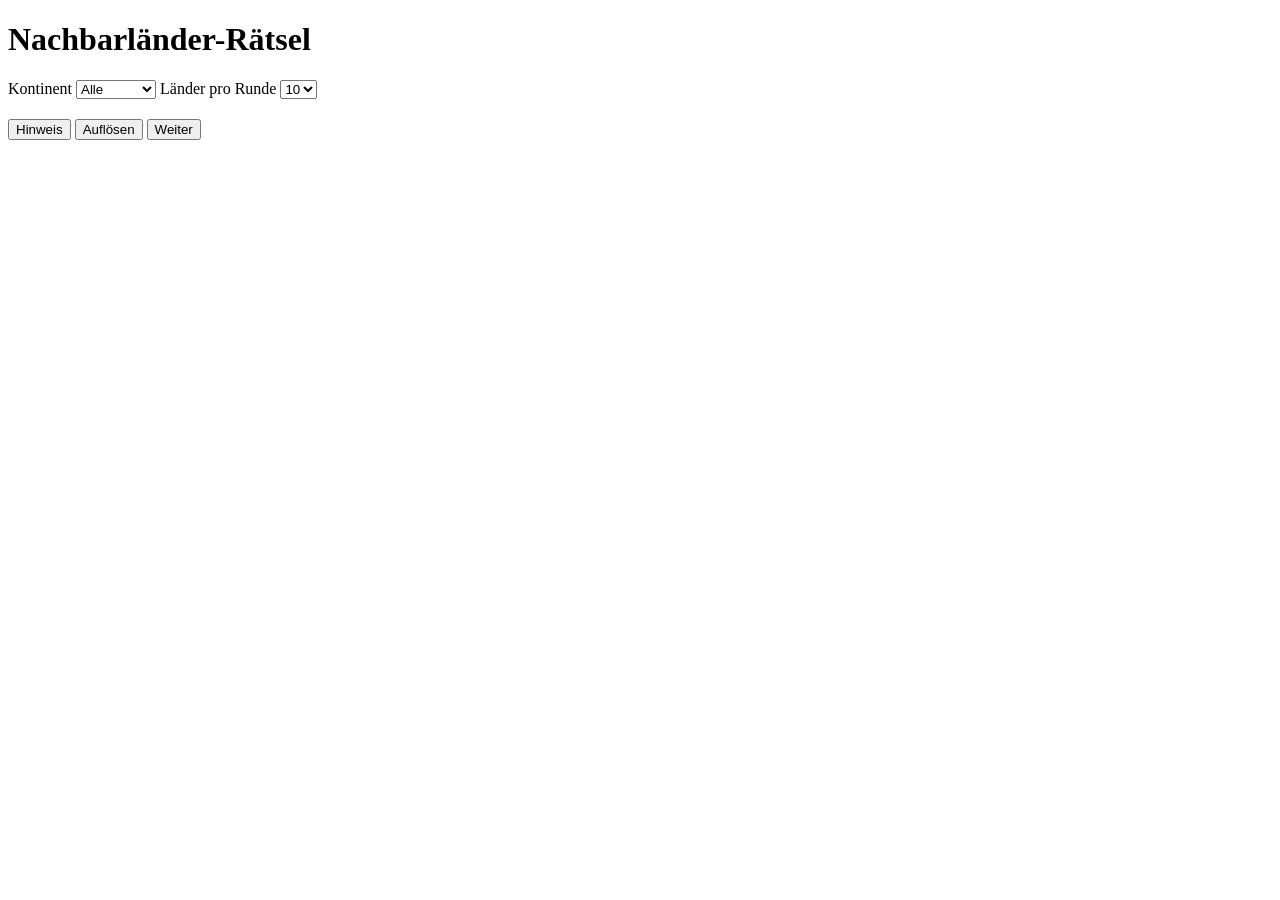
==== index.html @ 5f3f7142 "Add files via upload" ====
<!DOCTYPE html>
<html lang="de">
<head>
  <meta charset="UTF-8">
  <meta name="viewport" content="width=device-width, initial-scale=1">
  <title>Nachbarländer-Rätsel</title>
  <link rel="stylesheet" href="style.css">
</head>
<body>
  <main>
    <h1>Nachbarländer-Rätsel</h1>

    <label for="continent">Kontinent</label>
    <select id="continent">
      <option value="all">Alle</option>
      <option value="Europe">Europa</option>
      <option value="Asia">Asien</option>
      <option value="Africa">Afrika</option>
      <option value="Americas">Amerika</option>
      <option value="Oceania">Ozeanien</option>
    </select>

    <label for="round-size">Länder pro Runde</label>
    <select id="round-size">
      <option>5</option>
      <option selected>10</option>
      <option>15</option>
      <option>20</option>
    </select>

    <section id="card">
      <h2 id="country-name"></h2>
      <p id="counter"></p>
      <div id="inputs"></div>

      <button id="hint">Hinweis</button>
      <button id="reveal">Auflösen</button>
      <button id="next">Weiter</button>
    </section>

    <p id="result"></p>
  </main>

  <script src="script.js"></script>
</body>
</html>
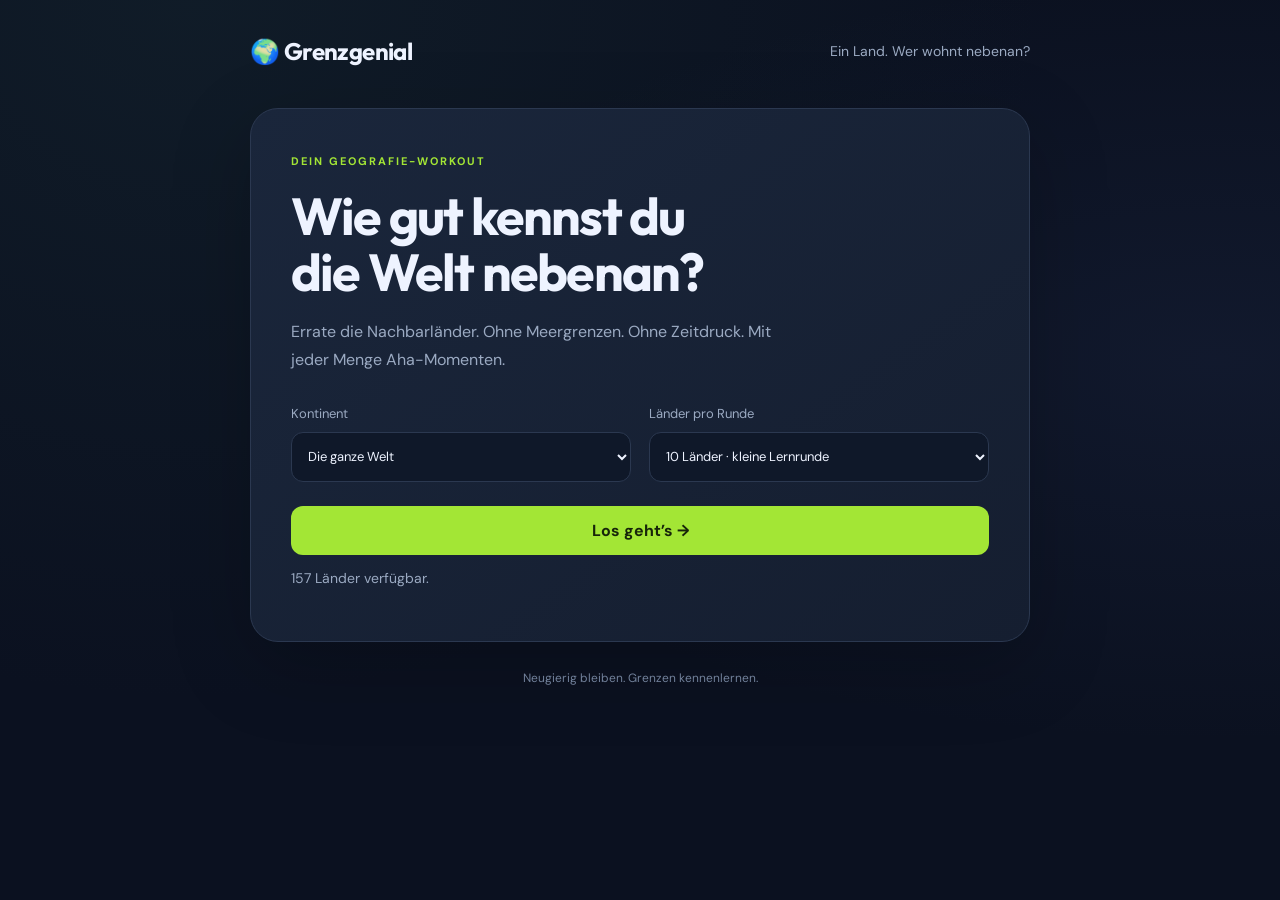
==== commit e5897a18: "Add files via upload" ====
--- a/index.html
+++ b/index.html
@@ -3,44 +3,122 @@
 <head>
   <meta charset="UTF-8">
   <meta name="viewport" content="width=device-width, initial-scale=1">
-  <title>Nachbarländer-Rätsel</title>
+  <meta name="theme-color" content="#101827">
+  <title>Grenzgenial – Das Nachbarländer-Quiz</title>
   <link rel="stylesheet" href="style.css">
+  <script src="script.js" defer></script>
 </head>
 <body>
-  <main>
-    <h1>Nachbarländer-Rätsel</h1>
+  <main class="app">
+    <header class="header">
+      <a class="brand" href="./">🌍 Grenzgenial</a>
+      <span class="tagline">Ein Land. Wer wohnt nebenan?</span>
+    </header>
 
-    <label for="continent">Kontinent</label>
-    <select id="continent">
-      <option value="all">Alle</option>
-      <option value="Europe">Europa</option>
-      <option value="Asia">Asien</option>
-      <option value="Africa">Afrika</option>
-      <option value="Americas">Amerika</option>
-      <option value="Oceania">Ozeanien</option>
-    </select>
+    <section id="setup" class="panel">
+      <span class="eyebrow">DEIN GEOGRAFIE-WORKOUT</span>
+      <h1>Wie gut kennst du<br>die Welt nebenan?</h1>
+      <p class="intro">
+        Errate die Nachbarländer. Ohne Meergrenzen.
+        Ohne Zeitdruck. Mit jeder Menge Aha-Momenten.
+      </p>
 
-    <label for="round-size">Länder pro Runde</label>
-    <select id="round-size">
-      <option>5</option>
-      <option selected>10</option>
-      <option>15</option>
-      <option>20</option>
-    </select>
+      <div class="settings">
+        <label>
+          Kontinent
+          <select id="continent">
+            <option value="all">Die ganze Welt</option>
+          </select>
+        </label>
 
-    <section id="card">
-      <h2 id="country-name"></h2>
-      <p id="counter"></p>
-      <div id="inputs"></div>
+        <label>
+          Länder pro Runde
+          <select id="round-size">
+            <option value="5">5 Länder · kurz & knackig</option>
+            <option value="10" selected>10 Länder · kleine Lernrunde</option>
+            <option value="20">20 Länder · Herausforderung</option>
+            <option value="all">Alle verfügbaren Länder</option>
+          </select>
+        </label>
+      </div>
 
-      <button id="hint">Hinweis</button>
-      <button id="reveal">Auflösen</button>
-      <button id="next">Weiter</button>
+      <button id="start" class="button primary" disabled>
+        Daten werden geladen …
+      </button>
+      <p id="load-status" class="muted" role="status"></p>
     </section>
 
-    <p id="result"></p>
+    <section id="game" class="panel" hidden>
+      <div class="game-top">
+        <span id="round-label" class="pill"></span>
+        <span id="score-label" class="muted"></span>
+      </div>
+
+      <div
+        id="progress"
+        class="progress"
+        role="progressbar"
+        aria-label="Rundenfortschritt"
+        aria-valuemin="0"
+        aria-valuemax="100"
+        aria-valuenow="0"
+      >
+        <div id="progress-fill"></div>
+      </div>
+
+      <div class="country-heading">
+        <span class="eyebrow">WER GRENZT AN …</span>
+        <h1 id="country-name"></h1>
+        <p id="country-description" class="muted"></p>
+      </div>
+
+      <form id="answer-form" autocomplete="off">
+        <div id="answers" class="answers"></div>
+        <button type="submit" class="button check-button">
+          Antworten prüfen ✓
+        </button>
+      </form>
+
+      <p id="feedback" class="feedback" role="status" aria-live="polite"></p>
+
+      <div class="game-actions">
+        <button id="reveal" class="button secondary">Auflösen</button>
+        <button id="next" class="button primary">Weiter →</button>
+      </div>
+
+      <button id="quit" class="text-button">Runde beenden</button>
+    </section>
+
+    <section id="finish" class="panel finish" hidden>
+      <div class="finish-icon">🎉</div>
+      <span class="eyebrow">RUNDE GESCHAFFT</span>
+      <h1>Ein Stück<br>welterfahrener.</h1>
+      <p id="finish-description" class="intro"></p>
+
+      <div class="stats">
+        <div>
+          <strong id="final-correct">0</strong>
+          <span>Ohne Hinweis</span>
+        </div>
+        <div>
+          <strong id="final-hinted">0</strong>
+          <span>Mit Hinweis</span>
+        </div>
+        <div>
+          <strong id="final-revealed">0</strong>
+          <span>Nicht erraten</span>
+        </div>
+      </div>
+
+      <button id="restart" class="button primary">
+        Neue Runde starten →
+      </button>
+      <button id="settings" class="text-button">
+        Einstellungen ändern
+      </button>
+    </section>
+
+    <footer>Neugierig bleiben. Grenzen kennenlernen.</footer>
   </main>
-
-  <script src="script.js"></script>
 </body>
 </html>
--- a/style.css
+++ b/style.css
@@ -0,0 +1,428 @@
+@import url("https://fonts.googleapis.com/css2?family=DM+Sans:wght@400;500;600;700&family=Outfit:wght@500;600;700;800&display=swap");
+
+:root {
+  color-scheme: dark;
+  --background: #0b1120;
+  --panel: #151e30;
+  --text: #eef3ff;
+  --muted: #9baac2;
+  --accent: #a3e635;
+  --accent-dark: #17250a;
+  --border: #2b3850;
+  --green: #86efac;
+  --orange: #fdba74;
+}
+
+* {
+  box-sizing: border-box;
+}
+
+[hidden] {
+  display: none !important;
+}
+
+body {
+  margin: 0;
+  min-height: 100vh;
+  background:
+    radial-gradient(ellipse at 15% 0%, #203e413d, transparent 55%),
+    radial-gradient(ellipse at 95% 40%, #35477826, transparent 50%),
+    var(--background);
+  color: var(--text);
+  font-family: "DM Sans", system-ui, sans-serif;
+}
+
+button,
+input,
+select {
+  font: inherit;
+}
+
+button,
+select {
+  cursor: pointer;
+}
+
+button,
+a,
+input,
+select {
+  -webkit-tap-highlight-color: transparent;
+}
+
+:focus-visible {
+  outline: 3px solid var(--accent);
+  outline-offset: 4px;
+}
+
+.app {
+  width: min(780px, calc(100% - 32px));
+  margin: 0 auto;
+  padding: 36px 0 24px;
+}
+
+.header {
+  display: flex;
+  justify-content: space-between;
+  align-items: center;
+  gap: 20px;
+  margin-bottom: 42px;
+}
+
+.brand {
+  color: var(--text);
+  text-decoration: none;
+  font-family: "Outfit", sans-serif;
+  font-size: 24px;
+  font-weight: 700;
+  letter-spacing: -0.6px;
+}
+
+.tagline,
+.muted {
+  color: var(--muted);
+  font-size: 14px;
+}
+
+.panel {
+  padding: 40px;
+  border: 1px solid var(--border);
+  border-radius: 28px;
+  background: linear-gradient(145deg, #1a263b, var(--panel));
+  box-shadow: 0 24px 80px #00000035;
+}
+
+.eyebrow {
+  color: var(--accent);
+  font-size: 11px;
+  font-weight: 700;
+  letter-spacing: 2px;
+}
+
+h1 {
+  margin: 18px 0;
+  font-family: "Outfit", sans-serif;
+  font-size: clamp(32px, 6vw, 52px);
+  line-height: 1.08;
+  letter-spacing: -1.8px;
+  overflow-wrap: anywhere;
+}
+
+.intro {
+  max-width: 510px;
+  color: var(--muted);
+  line-height: 1.7;
+}
+
+.settings {
+  display: grid;
+  grid-template-columns: 1fr 1fr;
+  gap: 18px;
+  margin: 32px 0 24px;
+}
+
+.settings label {
+  display: grid;
+  gap: 10px;
+  color: var(--muted);
+  font-size: 13px;
+}
+
+select {
+  width: 100%;
+  min-height: 50px;
+  padding: 12px;
+  border: 1px solid var(--border);
+  border-radius: 12px;
+  background: #0f1829;
+  color: var(--text);
+}
+
+.button {
+  min-height: 48px;
+  padding: 13px 20px;
+  border: 1px solid transparent;
+  border-radius: 12px;
+  font-weight: 700;
+  transition: background 150ms, transform 150ms;
+}
+
+.button:hover:not(:disabled) {
+  transform: translateY(-2px);
+}
+
+.button:disabled {
+  cursor: wait;
+  opacity: 0.55;
+}
+
+.primary {
+  background: var(--accent);
+  color: var(--accent-dark);
+}
+
+.primary:hover:not(:disabled) {
+  background: #bef264;
+}
+
+.secondary,
+.check-button {
+  border-color: var(--border);
+  background: #202d43;
+  color: var(--text);
+}
+
+#start,
+#restart {
+  width: 100%;
+}
+
+.game-top {
+  display: flex;
+  align-items: center;
+  justify-content: space-between;
+  flex-wrap: wrap;
+  gap: 12px;
+}
+
+.pill {
+  padding: 7px 12px;
+  border-radius: 100px;
+  background: #a3e63516;
+  color: var(--accent);
+  font-size: 13px;
+  font-weight: 700;
+}
+
+.progress {
+  height: 5px;
+  margin-top: 22px;
+  overflow: hidden;
+  border-radius: 10px;
+  background: #2b3850;
+}
+
+#progress-fill {
+  width: 0;
+  height: 100%;
+  border-radius: inherit;
+  background: var(--accent);
+  transition: width 250ms;
+}
+
+.country-heading {
+  margin: 36px 0 26px;
+}
+
+.country-heading h1 {
+  margin: 12px 0;
+}
+
+.answers {
+  display: grid;
+  grid-template-columns: 1fr 1fr;
+  gap: 12px;
+}
+
+.answer {
+  display: flex;
+  align-items: center;
+  min-width: 0;
+  min-height: 56px;
+  padding: 5px 7px 5px 14px;
+  border: 1px solid var(--border);
+  border-radius: 13px;
+  background: #0f1829;
+  transition: border-color 150ms, background 150ms;
+}
+
+.answer:focus-within {
+  border-color: var(--accent);
+}
+
+.answer input {
+  width: 100%;
+  min-width: 0;
+  padding: 10px 0;
+  border: 0;
+  outline: none;
+  background: transparent;
+  color: var(--text);
+  font-size: 15px;
+}
+
+.answer input::placeholder {
+  color: #73839f;
+}
+
+.hint-button {
+  flex-shrink: 0;
+  width: 34px;
+  height: 34px;
+  margin-left: 6px;
+  border: 1px solid #37455e;
+  border-radius: 9px;
+  background: #1e2b40;
+  color: var(--muted);
+  font-weight: 700;
+}
+
+.hint-button:hover {
+  color: var(--accent);
+  border-color: var(--accent);
+}
+
+.answer.correct {
+  border-color: #4ade8055;
+  background: #14532d30;
+}
+
+.answer.correct input,
+.answer.correct .answer-status {
+  color: var(--green);
+}
+
+.answer.revealed {
+  border-color: #fb923c55;
+  background: #7c2d1225;
+}
+
+.answer.revealed input,
+.answer.revealed .answer-status {
+  color: var(--orange);
+}
+
+.answer-status {
+  flex-shrink: 0;
+  padding: 0 8px;
+  font-size: 20px;
+  font-weight: 700;
+}
+
+.check-button {
+  width: 100%;
+  margin-top: 16px;
+}
+
+.feedback {
+  min-height: 42px;
+  margin: 16px 0;
+  color: var(--muted);
+  font-size: 14px;
+  line-height: 1.5;
+}
+
+.feedback.success {
+  color: var(--green);
+}
+
+.game-actions {
+  display: flex;
+  justify-content: space-between;
+  gap: 14px;
+}
+
+.game-actions .button {
+  flex: 1;
+}
+
+.text-button {
+  display: block;
+  margin: 22px auto 0;
+  padding: 8px;
+  border: 0;
+  background: transparent;
+  color: var(--muted);
+  font-size: 13px;
+}
+
+.text-button:hover {
+  color: var(--text);
+}
+
+.finish {
+  text-align: center;
+}
+
+.finish-icon {
+  margin-bottom: 24px;
+  font-size: 48px;
+}
+
+.finish .intro {
+  margin: 18px auto;
+}
+
+.stats {
+  display: grid;
+  grid-template-columns: repeat(3, 1fr);
+  gap: 10px;
+  margin: 32px 0;
+}
+
+.stats div {
+  padding: 20px 8px;
+  border: 1px solid var(--border);
+  border-radius: 16px;
+  background: #0f1829;
+}
+
+.stats strong,
+.stats span {
+  display: block;
+}
+
+.stats strong {
+  margin-bottom: 8px;
+  color: var(--accent);
+  font-family: "Outfit", sans-serif;
+  font-size: 32px;
+}
+
+.stats span {
+  color: var(--muted);
+  font-size: 12px;
+}
+
+footer {
+  padding: 28px 0;
+  color: #71809a;
+  text-align: center;
+  font-size: 12px;
+}
+
+@media (max-width: 560px) {
+  .app {
+    padding-top: 24px;
+  }
+
+  .header {
+    margin-bottom: 26px;
+  }
+
+  .tagline {
+    display: none;
+  }
+
+  .panel {
+    padding: 26px 20px;
+    border-radius: 22px;
+  }
+
+  .settings,
+  .answers {
+    grid-template-columns: 1fr;
+  }
+
+  .stats {
+    gap: 6px;
+  }
+}
+
+@media (prefers-reduced-motion: reduce) {
+  *,
+  *::before,
+  *::after {
+    transition: none !important;
+  }
+}
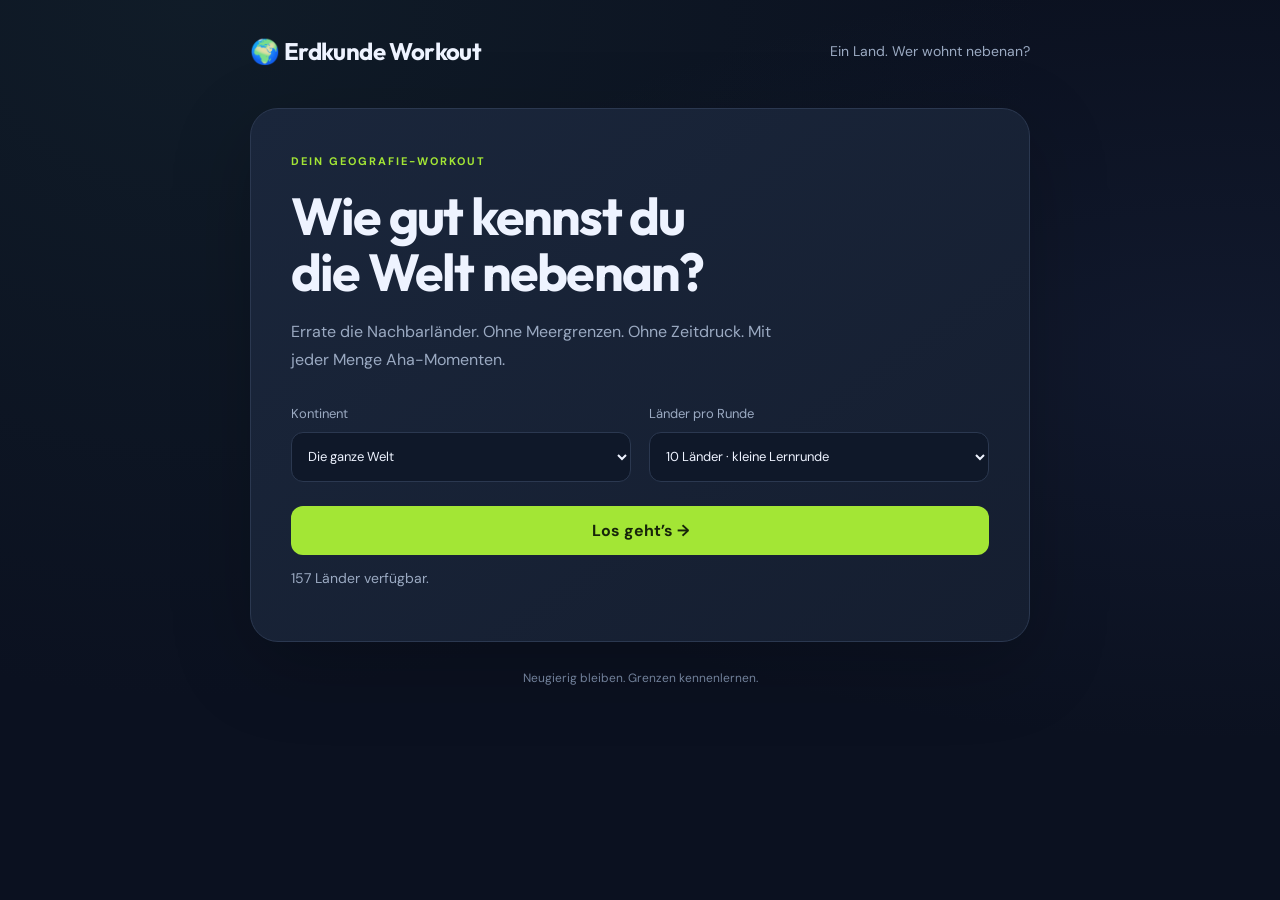
==== commit 82d98421: "Add files via upload" ====
--- a/index.html
+++ b/index.html
@@ -11,7 +11,7 @@
 <body>
   <main class="app">
     <header class="header">
-      <a class="brand" href="./">🌍 Grenzgenial</a>
+      <a class="brand" href="./">🌍 Erdkunde Workout</a>
       <span class="tagline">Ein Land. Wer wohnt nebenan?</span>
     </header>
 
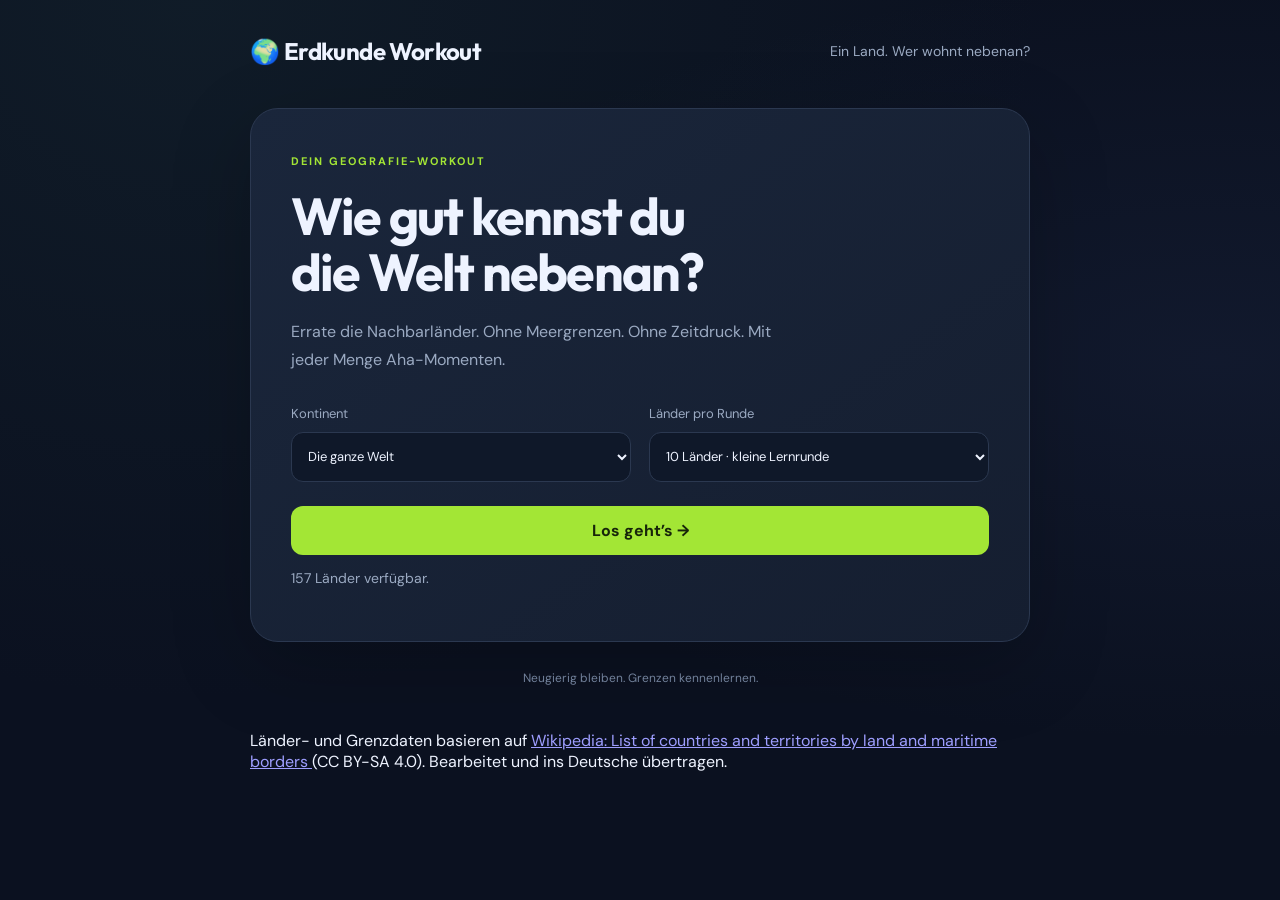
==== commit 3785641b: "Add files via upload" ====
--- a/index.html
+++ b/index.html
@@ -4,7 +4,7 @@
   <meta charset="UTF-8">
   <meta name="viewport" content="width=device-width, initial-scale=1">
   <meta name="theme-color" content="#101827">
-  <title>Grenzgenial – Das Nachbarländer-Quiz</title>
+  <title>Das Nachbarländer-Quiz</title>
   <link rel="stylesheet" href="style.css">
   <script src="script.js" defer></script>
 </head>
@@ -119,6 +119,13 @@
     </section>
 
     <footer>Neugierig bleiben. Grenzen kennenlernen.</footer>
+    <p>
+      Länder- und Grenzdaten basieren auf
+      <a href="https://en.wikipedia.org/wiki/List_of_countries_and_territories_by_land_and_maritime_borders">
+        Wikipedia: List of countries and territories by land and maritime borders
+      </a>
+      (CC BY-SA 4.0). Bearbeitet und ins Deutsche übertragen.
+    </p>
   </main>
 </body>
 </html>
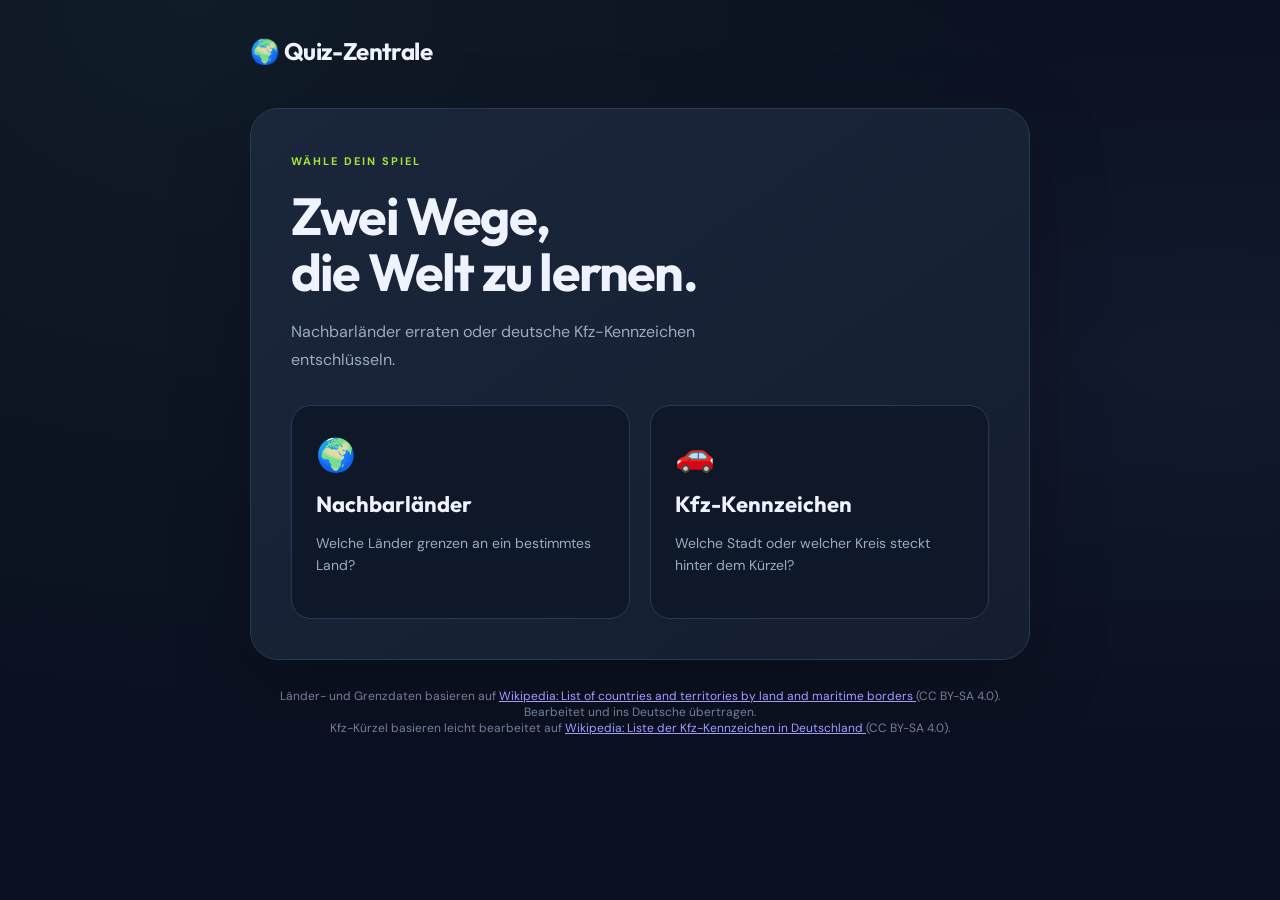
==== commit 0ab33193: "Add files via upload" ====
--- a/index.html
+++ b/index.html
@@ -3,129 +3,49 @@
 <head>
   <meta charset="UTF-8">
   <meta name="viewport" content="width=device-width, initial-scale=1">
-  <meta name="theme-color" content="#101827">
-  <title>Das Nachbarländer-Quiz</title>
+  <title>Quiz-Auswahl</title>
   <link rel="stylesheet" href="style.css">
-  <script src="script.js" defer></script>
 </head>
 <body>
   <main class="app">
     <header class="header">
-      <a class="brand" href="./">🌍 Erdkunde Workout</a>
-      <span class="tagline">Ein Land. Wer wohnt nebenan?</span>
+      <span class="brand">🌍 Quiz-Zentrale</span>
     </header>
 
-    <section id="setup" class="panel">
-      <span class="eyebrow">DEIN GEOGRAFIE-WORKOUT</span>
-      <h1>Wie gut kennst du<br>die Welt nebenan?</h1>
+    <section class="panel">
+      <span class="eyebrow">WÄHLE DEIN SPIEL</span>
+      <h1>Zwei Wege,<br>die Welt zu lernen.</h1>
       <p class="intro">
-        Errate die Nachbarländer. Ohne Meergrenzen.
-        Ohne Zeitdruck. Mit jeder Menge Aha-Momenten.
+        Nachbarländer erraten oder deutsche Kfz-Kennzeichen entschlüsseln.
       </p>
 
-      <div class="settings">
-        <label>
-          Kontinent
-          <select id="continent">
-            <option value="all">Die ganze Welt</option>
-          </select>
-        </label>
+      <div class="quiz-cards">
+        <a class="quiz-card" href="nachbarlaender/">
+          <span class="quiz-icon">🌍</span>
+          <h2>Nachbarländer</h2>
+          <p>Welche Länder grenzen an ein bestimmtes Land?</p>
+        </a>
 
-        <label>
-          Länder pro Runde
-          <select id="round-size">
-            <option value="5">5 Länder · kurz & knackig</option>
-            <option value="10" selected>10 Länder · kleine Lernrunde</option>
-            <option value="20">20 Länder · Herausforderung</option>
-            <option value="all">Alle verfügbaren Länder</option>
-          </select>
-        </label>
+        <a class="quiz-card" href="kennzeichen/">
+          <span class="quiz-icon">🚗</span>
+          <h2>Kfz-Kennzeichen</h2>
+          <p>Welche Stadt oder welcher Kreis steckt hinter dem Kürzel?</p>
+        </a>
       </div>
-
-      <button id="start" class="button primary" disabled>
-        Daten werden geladen …
-      </button>
-      <p id="load-status" class="muted" role="status"></p>
     </section>
 
-    <section id="game" class="panel" hidden>
-      <div class="game-top">
-        <span id="round-label" class="pill"></span>
-        <span id="score-label" class="muted"></span>
-      </div>
-
-      <div
-        id="progress"
-        class="progress"
-        role="progressbar"
-        aria-label="Rundenfortschritt"
-        aria-valuemin="0"
-        aria-valuemax="100"
-        aria-valuenow="0"
-      >
-        <div id="progress-fill"></div>
-      </div>
-
-      <div class="country-heading">
-        <span class="eyebrow">WER GRENZT AN …</span>
-        <h1 id="country-name"></h1>
-        <p id="country-description" class="muted"></p>
-      </div>
-
-      <form id="answer-form" autocomplete="off">
-        <div id="answers" class="answers"></div>
-        <button type="submit" class="button check-button">
-          Antworten prüfen ✓
-        </button>
-      </form>
-
-      <p id="feedback" class="feedback" role="status" aria-live="polite"></p>
-
-      <div class="game-actions">
-        <button id="reveal" class="button secondary">Auflösen</button>
-        <button id="next" class="button primary">Weiter →</button>
-      </div>
-
-      <button id="quit" class="text-button">Runde beenden</button>
-    </section>
-
-    <section id="finish" class="panel finish" hidden>
-      <div class="finish-icon">🎉</div>
-      <span class="eyebrow">RUNDE GESCHAFFT</span>
-      <h1>Ein Stück<br>welterfahrener.</h1>
-      <p id="finish-description" class="intro"></p>
-
-      <div class="stats">
-        <div>
-          <strong id="final-correct">0</strong>
-          <span>Ohne Hinweis</span>
-        </div>
-        <div>
-          <strong id="final-hinted">0</strong>
-          <span>Mit Hinweis</span>
-        </div>
-        <div>
-          <strong id="final-revealed">0</strong>
-          <span>Nicht erraten</span>
-        </div>
-      </div>
-
-      <button id="restart" class="button primary">
-        Neue Runde starten →
-      </button>
-      <button id="settings" class="text-button">
-        Einstellungen ändern
-      </button>
-    </section>
-
-    <footer>Neugierig bleiben. Grenzen kennenlernen.</footer>
-    <p>
-      Länder- und Grenzdaten basieren auf
-      <a href="https://en.wikipedia.org/wiki/List_of_countries_and_territories_by_land_and_maritime_borders">
-        Wikipedia: List of countries and territories by land and maritime borders
-      </a>
-      (CC BY-SA 4.0). Bearbeitet und ins Deutsche übertragen.
-    </p>
+    <footer>
+        Länder- und Grenzdaten basieren auf
+        <a href="https://en.wikipedia.org/wiki/List_of_countries_and_territories_by_land_and_maritime_borders">
+            Wikipedia: List of countries and territories by land and maritime borders
+         </a>
+        (CC BY-SA 4.0). Bearbeitet und ins Deutsche übertragen.<br>
+        Kfz-Kürzel basieren leicht bearbeitet auf         
+        <a href="https://de.wikipedia.org/wiki/Liste_der_Kfz-Kennzeichen_in_Deutschland">
+            Wikipedia: Liste der Kfz-Kennzeichen in Deutschland
+         </a>
+        (CC BY-SA 4.0).
+    </footer>
   </main>
 </body>
 </html>
--- a/style.css
+++ b/style.css
@@ -425,4 +425,49 @@
   *::after {
     transition: none !important;
   }
+}
+
+.quiz-cards {
+  display: grid;
+  grid-template-columns: 1fr 1fr;
+  gap: 20px;
+  margin-top: 32px;
+}
+
+.quiz-card {
+  display: block;
+  padding: 28px 24px;
+  border: 1px solid var(--border);
+  border-radius: 20px;
+  background: #0f1829;
+  color: var(--text);
+  text-decoration: none;
+  transition: transform 150ms, border-color 150ms;
+}
+
+.quiz-card:hover {
+  transform: translateY(-3px);
+  border-color: var(--accent);
+}
+
+.quiz-icon {
+  font-size: 32px;
+}
+
+.quiz-card h2 {
+  margin: 14px 0 8px;
+  font-family: "Outfit", sans-serif;
+  font-size: 22px;
+}
+
+.quiz-card p {
+  color: var(--muted);
+  font-size: 14px;
+  line-height: 1.6;
+}
+
+@media (max-width: 560px) {
+  .quiz-cards {
+    grid-template-columns: 1fr;
+  }
 }
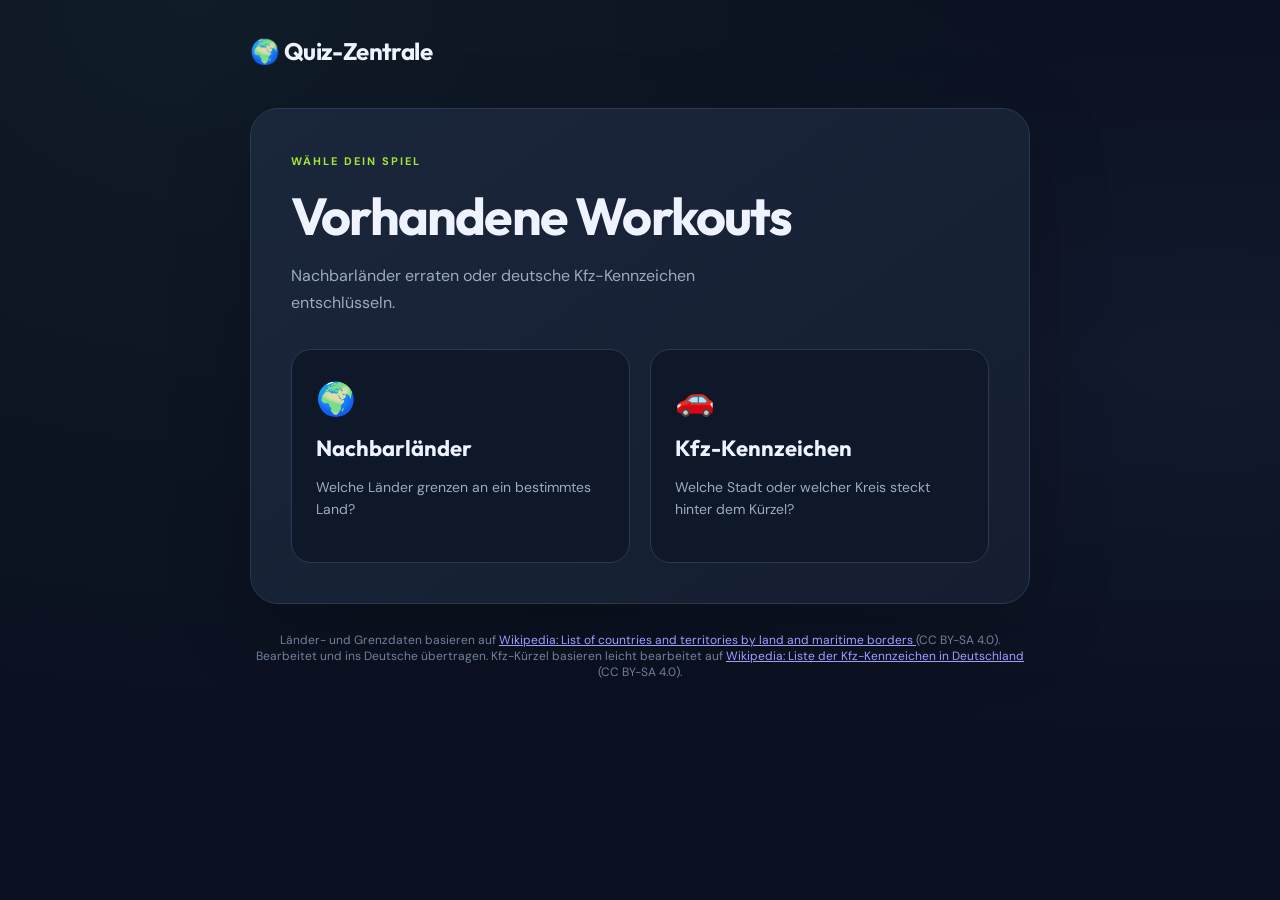
==== commit 36d6e387: "Add files via upload" ====
--- a/index.html
+++ b/index.html
@@ -14,7 +14,7 @@
 
     <section class="panel">
       <span class="eyebrow">WÄHLE DEIN SPIEL</span>
-      <h1>Zwei Wege,<br>die Welt zu lernen.</h1>
+      <h1>Vorhandene Workouts</h1>
       <p class="intro">
         Nachbarländer erraten oder deutsche Kfz-Kennzeichen entschlüsseln.
       </p>
@@ -39,8 +39,7 @@
         <a href="https://en.wikipedia.org/wiki/List_of_countries_and_territories_by_land_and_maritime_borders">
             Wikipedia: List of countries and territories by land and maritime borders
          </a>
-        (CC BY-SA 4.0). Bearbeitet und ins Deutsche übertragen.<br>
-        Kfz-Kürzel basieren leicht bearbeitet auf         
+        (CC BY-SA 4.0). Bearbeitet und ins Deutsche übertragen. Kfz-Kürzel basieren leicht bearbeitet auf         
         <a href="https://de.wikipedia.org/wiki/Liste_der_Kfz-Kennzeichen_in_Deutschland">
             Wikipedia: Liste der Kfz-Kennzeichen in Deutschland
          </a>
